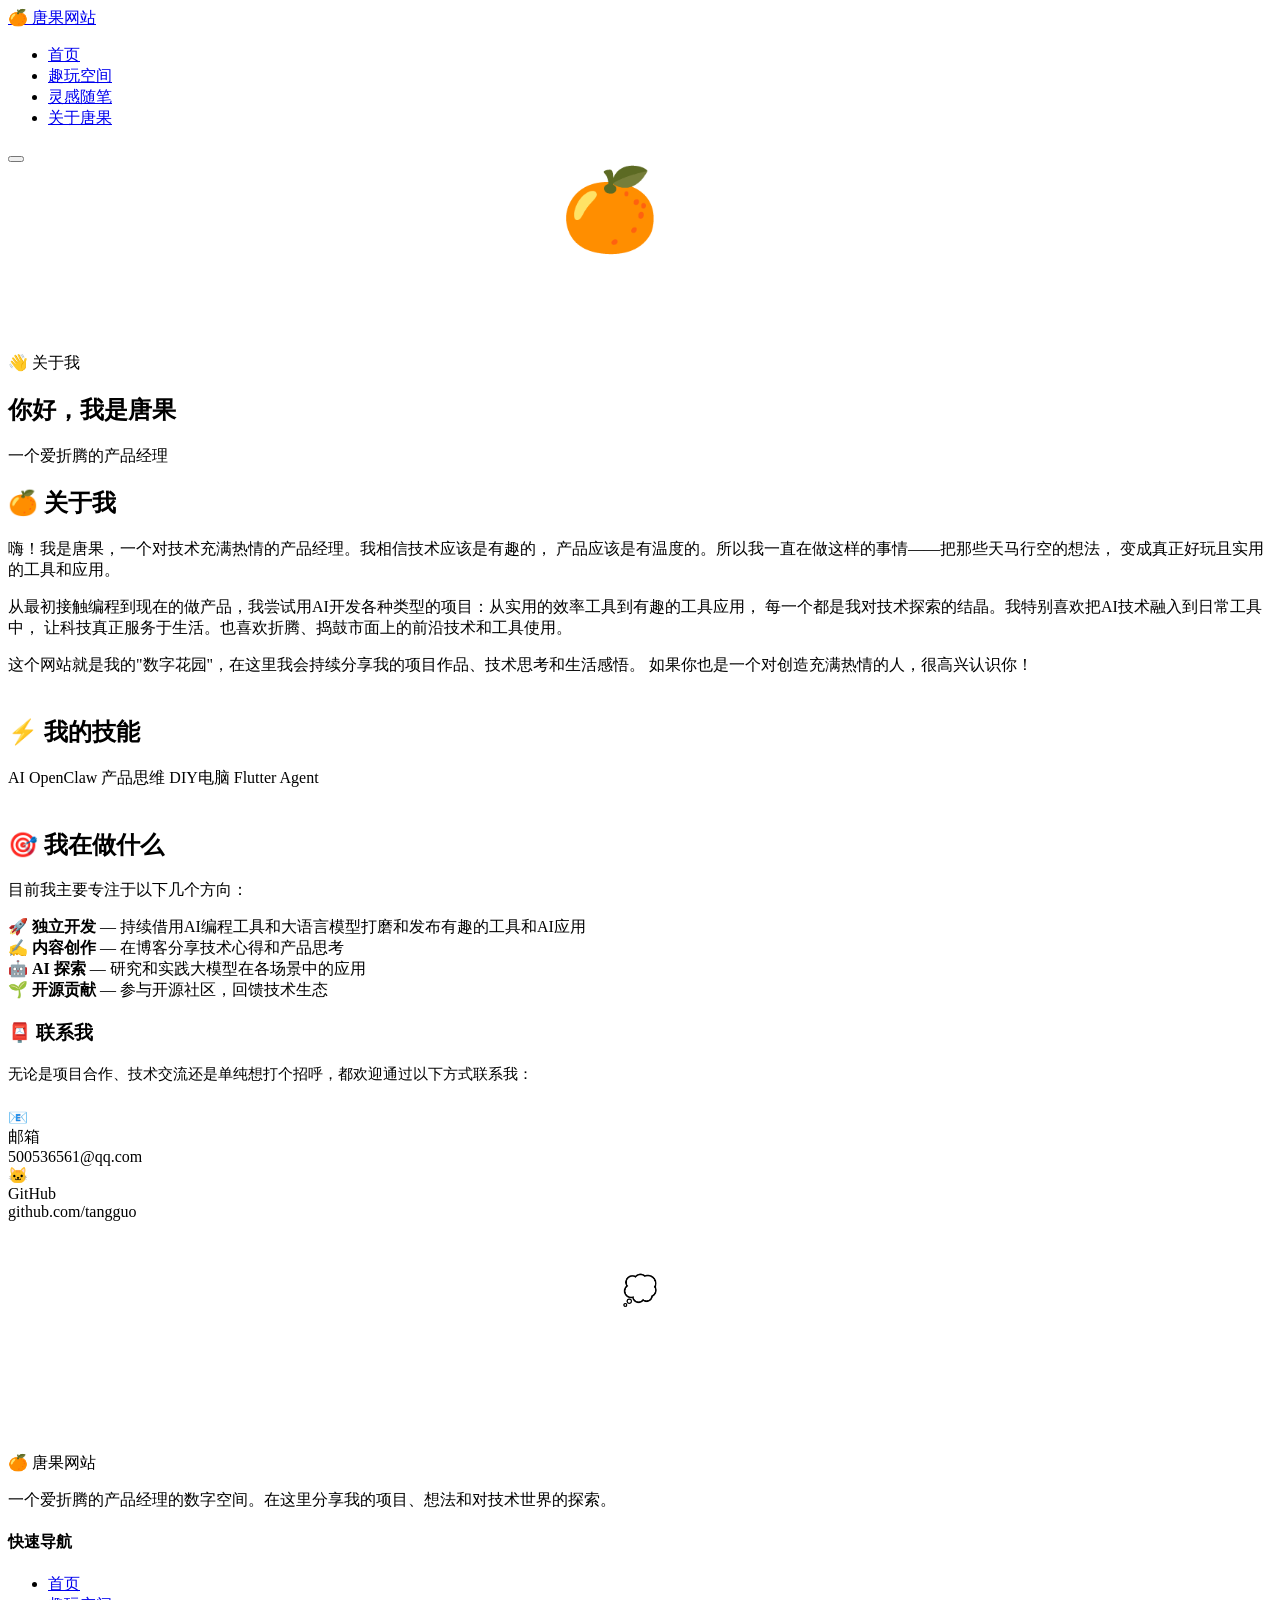
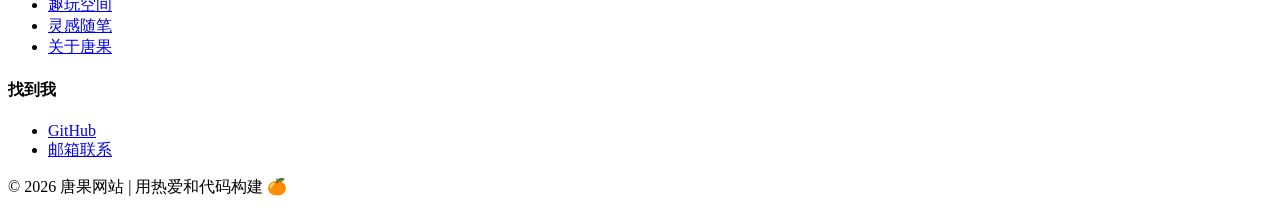
==== about.html @ ad5bcc45 "上传官网1.0版本" ====
<!DOCTYPE html>
<html lang="zh-CN">
<head>
  <meta charset="UTF-8">
  <meta name="viewport" content="width=device-width, initial-scale=1.0">
  <title>关于唐果 - 唐果网站</title>
  <meta name="description" content="了解唐果，一个热爱技术和创造的独立开发者。">
  <link rel="stylesheet" href="css/style.css">
</head>
<body>

  <!-- 导航栏 -->
  <nav class="navbar">
    <div class="nav-content">
      <a href="index.html" class="nav-logo">
        <span class="logo-emoji">🍊</span> 唐果网站
      </a>
      <ul class="nav-links">
        <li><a href="index.html">首页</a></li>
        <li><a href="projects.html">趣玩空间</a></li>
        <li><a href="blog.html">灵感随笔</a></li>
        <li><a href="about.html" class="active">关于唐果</a></li>
      </ul>
      <button class="menu-toggle" aria-label="菜单">
        <span></span>
        <span></span>
        <span></span>
      </button>
    </div>
  </nav>

  <!-- 页面标题 -->
  <section class="about-hero">
    <div class="container">
      <div class="avatar-wrapper" style="margin: 0 auto 30px; width: 160px; height: 160px; transform: rotate(0deg);">
        <div class="avatar-inner" style="font-size: 5rem;">🍊</div>
      </div>
      <div class="section-tag">👋 关于我</div>
      <h1 class="section-title">你好，我是唐果</h1>
      <p class="section-subtitle">一个爱折腾的产品经理</p>
    </div>
  </section>

  <!-- 关于内容 -->
  <section class="about-content">
    <div class="container">
      <div class="about-grid">
        <div class="about-info fade-in">
          <h2>🍊 关于我</h2>
          <p>
            嗨！我是唐果，一个对技术充满热情的产品经理。我相信技术应该是有趣的，
            产品应该是有温度的。所以我一直在做这样的事情——把那些天马行空的想法，
            变成真正好玩且实用的工具和应用。
          </p>
          <p>
            从最初接触编程到现在的做产品，我尝试用AI开发各种类型的项目：从实用的效率工具到有趣的工具应用，
            每一个都是我对技术探索的结晶。我特别喜欢把AI技术融入到日常工具中，
            让科技真正服务于生活。也喜欢折腾、捣鼓市面上的前沿技术和工具使用。
          </p>
          <p>
            这个网站就是我的"数字花园"，在这里我会持续分享我的项目作品、技术思考和生活感悟。
            如果你也是一个对创造充满热情的人，很高兴认识你！
          </p>

          <h2 style="margin-top: 40px;">⚡ 我的技能</h2>
          <div class="skill-tags">
            <span class="skill-tag">AI</span>
            <span class="skill-tag">OpenClaw</span>
            <span class="skill-tag">产品思维</span>
            <span class="skill-tag">DIY电脑</span>
            <span class="skill-tag">Flutter</span>
            <span class="skill-tag">Agent</span>
          </div>

          <h2 style="margin-top: 40px;">🎯 我在做什么</h2>
          <p>
            目前我主要专注于以下几个方向：
          </p>
          <p>
            🚀 <strong>独立开发</strong> — 持续借用AI编程工具和大语言模型打磨和发布有趣的工具和AI应用<br>
            ✍️ <strong>内容创作</strong> — 在博客分享技术心得和产品思考<br>
            🤖 <strong>AI 探索</strong> — 研究和实践大模型在各场景中的应用<br>
            🌱 <strong>开源贡献</strong> — 参与开源社区，回馈技术生态
          </p>
        </div>

        <div class="fade-in">
          <div class="contact-card">
            <h3>📮 联系我</h3>
            <p style="color: var(--text-light); font-size: 0.92rem; margin-bottom: 24px;">
              无论是项目合作、技术交流还是单纯想打个招呼，都欢迎通过以下方式联系我：
            </p>
            <div class="contact-item">
              <div class="contact-icon icon-email">📧</div>
              <div class="contact-detail">
                <div class="label">邮箱</div>
                <div class="value">500536561@qq.com</div>
              </div>
            </div>
            <div class="contact-item">
              <div class="contact-icon icon-github">🐱</div>
              <div class="contact-detail">
                <div class="label">GitHub</div>
                <div class="value">github.com/tangguo</div>
              </div>
            </div>
          </div>

          <!-- 一句话 -->
          <div style="margin-top: 24px; padding: 28px; background: linear-gradient(135deg, var(--primary), var(--primary-light)); border-radius: var(--radius); color: #fff; text-align: center;">
            <div style="font-size: 1.8rem; margin-bottom: 12px;">💭</div>
            <p style="font-size: 1rem; font-weight: 600; line-height: 1.7;">
              "保持好奇，持续创造。<br>用代码让世界变得更有趣一点。"
            </p>
            <p style="font-size: 0.85rem; opacity: 0.8; margin-top: 8px;">— 唐果</p>
          </div>
        </div>
      </div>
    </div>
  </section>

  <!-- 页脚 -->
  <footer class="footer">
    <div class="container">
      <div class="footer-content">
        <div class="footer-brand">
          <div class="footer-logo">🍊 唐果网站</div>
          <p>一个爱折腾的产品经理的数字空间。在这里分享我的项目、想法和对技术世界的探索。</p>
        </div>
        <div class="footer-nav">
          <h4>快速导航</h4>
          <ul>
            <li><a href="index.html">首页</a></li>
            <li><a href="projects.html">趣玩空间</a></li>
            <li><a href="blog.html">灵感随笔</a></li>
            <li><a href="about.html">关于唐果</a></li>
          </ul>
        </div>
        <div class="footer-nav">
          <h4>找到我</h4>
          <ul>
            <li><a href="#">GitHub</a></li>
            <li><a href="mailto:500536561@qq.com">邮箱联系</a></li>
          </ul>
        </div>
      </div>
      <div class="footer-bottom">
        <p>© 2026 唐果网站 | 用热爱和代码构建 🍊</p>
      </div>
    </div>
  </footer>

  <script src="js/main.js"></script>
</body>
</html>
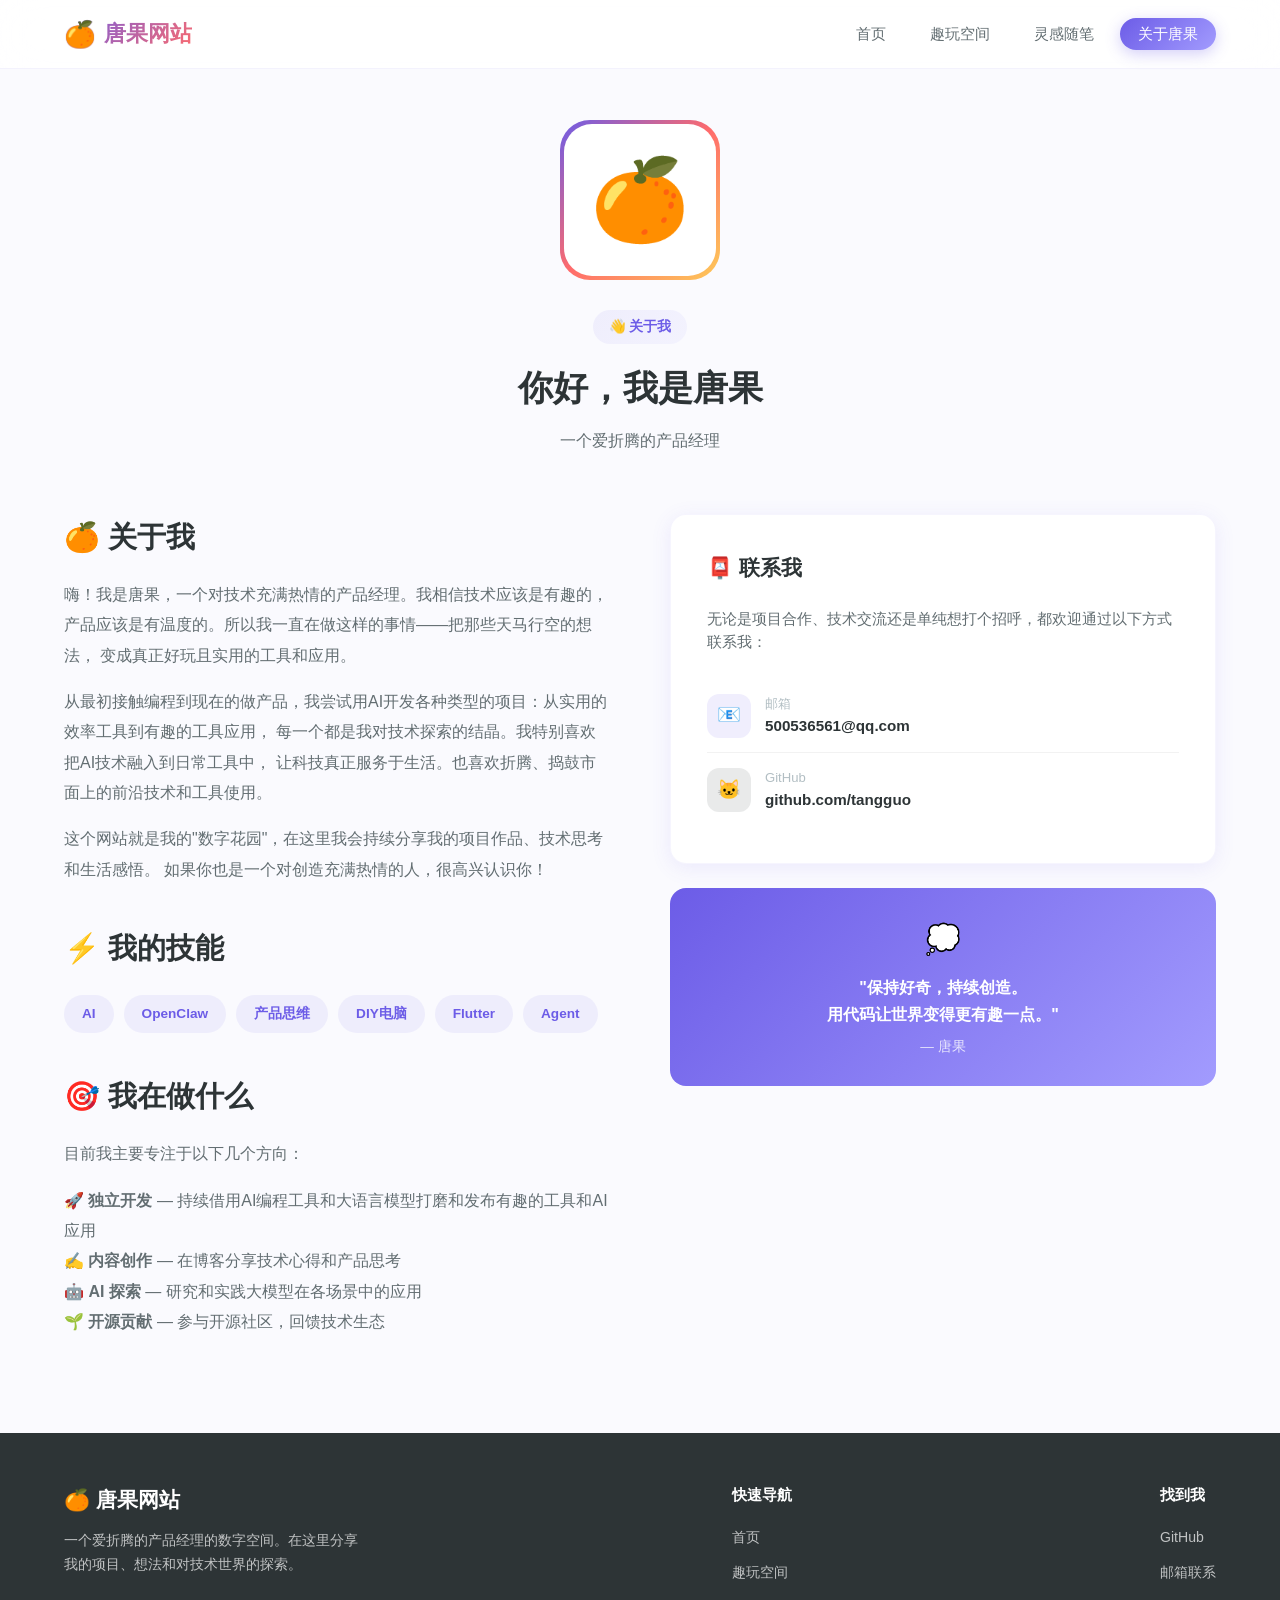
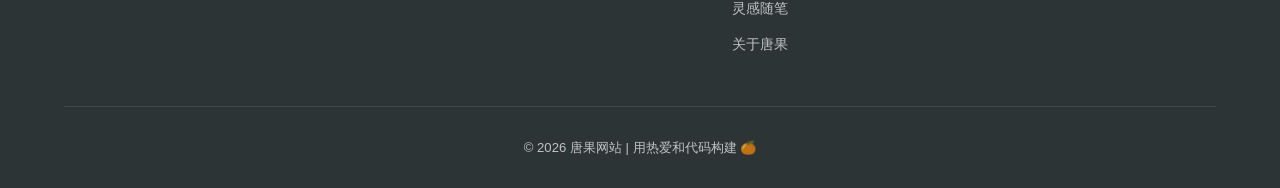
==== commit b45c3772: "Add files via upload" ====
--- a/about.html
+++ b/about.html
@@ -1,155 +1,1617 @@
-<!DOCTYPE html>
-<html lang="zh-CN">
-<head>
-  <meta charset="UTF-8">
-  <meta name="viewport" content="width=device-width, initial-scale=1.0">
-  <title>关于唐果 - 唐果网站</title>
-  <meta name="description" content="了解唐果，一个热爱技术和创造的独立开发者。">
-  <link rel="stylesheet" href="css/style.css">
-</head>
-<body>
-
-  <!-- 导航栏 -->
-  <nav class="navbar">
-    <div class="nav-content">
-      <a href="index.html" class="nav-logo">
-        <span class="logo-emoji">🍊</span> 唐果网站
-      </a>
-      <ul class="nav-links">
-        <li><a href="index.html">首页</a></li>
-        <li><a href="projects.html">趣玩空间</a></li>
-        <li><a href="blog.html">灵感随笔</a></li>
-        <li><a href="about.html" class="active">关于唐果</a></li>
-      </ul>
-      <button class="menu-toggle" aria-label="菜单">
-        <span></span>
-        <span></span>
-        <span></span>
-      </button>
-    </div>
-  </nav>
-
-  <!-- 页面标题 -->
-  <section class="about-hero">
-    <div class="container">
-      <div class="avatar-wrapper" style="margin: 0 auto 30px; width: 160px; height: 160px; transform: rotate(0deg);">
-        <div class="avatar-inner" style="font-size: 5rem;">🍊</div>
-      </div>
-      <div class="section-tag">👋 关于我</div>
-      <h1 class="section-title">你好，我是唐果</h1>
-      <p class="section-subtitle">一个爱折腾的产品经理</p>
-    </div>
-  </section>
-
-  <!-- 关于内容 -->
-  <section class="about-content">
-    <div class="container">
-      <div class="about-grid">
-        <div class="about-info fade-in">
-          <h2>🍊 关于我</h2>
-          <p>
-            嗨！我是唐果，一个对技术充满热情的产品经理。我相信技术应该是有趣的，
-            产品应该是有温度的。所以我一直在做这样的事情——把那些天马行空的想法，
-            变成真正好玩且实用的工具和应用。
-          </p>
-          <p>
-            从最初接触编程到现在的做产品，我尝试用AI开发各种类型的项目：从实用的效率工具到有趣的工具应用，
-            每一个都是我对技术探索的结晶。我特别喜欢把AI技术融入到日常工具中，
-            让科技真正服务于生活。也喜欢折腾、捣鼓市面上的前沿技术和工具使用。
-          </p>
-          <p>
-            这个网站就是我的"数字花园"，在这里我会持续分享我的项目作品、技术思考和生活感悟。
-            如果你也是一个对创造充满热情的人，很高兴认识你！
-          </p>
-
-          <h2 style="margin-top: 40px;">⚡ 我的技能</h2>
-          <div class="skill-tags">
-            <span class="skill-tag">AI</span>
-            <span class="skill-tag">OpenClaw</span>
-            <span class="skill-tag">产品思维</span>
-            <span class="skill-tag">DIY电脑</span>
-            <span class="skill-tag">Flutter</span>
-            <span class="skill-tag">Agent</span>
-          </div>
-
-          <h2 style="margin-top: 40px;">🎯 我在做什么</h2>
-          <p>
-            目前我主要专注于以下几个方向：
-          </p>
-          <p>
-            🚀 <strong>独立开发</strong> — 持续借用AI编程工具和大语言模型打磨和发布有趣的工具和AI应用<br>
-            ✍️ <strong>内容创作</strong> — 在博客分享技术心得和产品思考<br>
-            🤖 <strong>AI 探索</strong> — 研究和实践大模型在各场景中的应用<br>
-            🌱 <strong>开源贡献</strong> — 参与开源社区，回馈技术生态
-          </p>
-        </div>
-
-        <div class="fade-in">
-          <div class="contact-card">
-            <h3>📮 联系我</h3>
-            <p style="color: var(--text-light); font-size: 0.92rem; margin-bottom: 24px;">
-              无论是项目合作、技术交流还是单纯想打个招呼，都欢迎通过以下方式联系我：
-            </p>
-            <div class="contact-item">
-              <div class="contact-icon icon-email">📧</div>
-              <div class="contact-detail">
-                <div class="label">邮箱</div>
-                <div class="value">500536561@qq.com</div>
-              </div>
-            </div>
-            <div class="contact-item">
-              <div class="contact-icon icon-github">🐱</div>
-              <div class="contact-detail">
-                <div class="label">GitHub</div>
-                <div class="value">github.com/tangguo</div>
-              </div>
-            </div>
-          </div>
-
-          <!-- 一句话 -->
-          <div style="margin-top: 24px; padding: 28px; background: linear-gradient(135deg, var(--primary), var(--primary-light)); border-radius: var(--radius); color: #fff; text-align: center;">
-            <div style="font-size: 1.8rem; margin-bottom: 12px;">💭</div>
-            <p style="font-size: 1rem; font-weight: 600; line-height: 1.7;">
-              "保持好奇，持续创造。<br>用代码让世界变得更有趣一点。"
-            </p>
-            <p style="font-size: 0.85rem; opacity: 0.8; margin-top: 8px;">— 唐果</p>
-          </div>
-        </div>
-      </div>
-    </div>
-  </section>
-
-  <!-- 页脚 -->
-  <footer class="footer">
-    <div class="container">
-      <div class="footer-content">
-        <div class="footer-brand">
-          <div class="footer-logo">🍊 唐果网站</div>
-          <p>一个爱折腾的产品经理的数字空间。在这里分享我的项目、想法和对技术世界的探索。</p>
-        </div>
-        <div class="footer-nav">
-          <h4>快速导航</h4>
-          <ul>
-            <li><a href="index.html">首页</a></li>
-            <li><a href="projects.html">趣玩空间</a></li>
-            <li><a href="blog.html">灵感随笔</a></li>
-            <li><a href="about.html">关于唐果</a></li>
-          </ul>
-        </div>
-        <div class="footer-nav">
-          <h4>找到我</h4>
-          <ul>
-            <li><a href="#">GitHub</a></li>
-            <li><a href="mailto:500536561@qq.com">邮箱联系</a></li>
-          </ul>
-        </div>
-      </div>
-      <div class="footer-bottom">
-        <p>© 2026 唐果网站 | 用热爱和代码构建 🍊</p>
-      </div>
-    </div>
-  </footer>
-
-  <script src="js/main.js"></script>
-</body>
-</html>
+<!DOCTYPE html>
+<html lang="zh-CN">
+<head>
+  <meta charset="UTF-8">
+  <meta name="viewport" content="width=device-width, initial-scale=1.0">
+  <title>关于唐果 - 唐果网站</title>
+  <meta name="description" content="了解唐果，一个热爱技术和创造的独立开发者。">
+  <style>
+/* ========== 基础重置 & 变量 ========== */
+:root {
+  --primary: #6C5CE7;
+  --primary-light: #A29BFE;
+  --secondary: #FF6B6B;
+  --accent: #FECA57;
+  --accent-green: #00D2D3;
+  --bg: #FAFAFE;
+  --bg-card: #FFFFFF;
+  --text: #2D3436;
+  --text-light: #636E72;
+  --text-lighter: #B2BEC3;
+  --shadow: 0 4px 20px rgba(108, 92, 231, 0.1);
+  --shadow-hover: 0 8px 30px rgba(108, 92, 231, 0.2);
+  --radius: 16px;
+  --radius-sm: 10px;
+  --transition: all 0.3s cubic-bezier(0.4, 0, 0.2, 1);
+}
+
+* {
+  margin: 0;
+  padding: 0;
+  box-sizing: border-box;
+}
+
+html {
+  scroll-behavior: smooth;
+}
+
+body {
+  font-family: -apple-system, BlinkMacSystemFont, "Segoe UI", "PingFang SC", "Hiragino Sans GB", "Microsoft YaHei", sans-serif;
+  background: var(--bg);
+  color: var(--text);
+  line-height: 1.6;
+  overflow-x: hidden;
+}
+
+a {
+  text-decoration: none;
+  color: inherit;
+}
+
+img {
+  max-width: 100%;
+  display: block;
+}
+
+.container {
+  max-width: 1200px;
+  margin: 0 auto;
+  padding: 0 24px;
+}
+
+/* ========== 导航栏 ========== */
+.navbar {
+  position: fixed;
+  top: 0;
+  left: 0;
+  right: 0;
+  z-index: 1000;
+  background: rgba(255, 255, 255, 0.85);
+  backdrop-filter: blur(20px);
+  -webkit-backdrop-filter: blur(20px);
+  border-bottom: 1px solid rgba(108, 92, 231, 0.08);
+  transition: var(--transition);
+}
+
+.navbar.scrolled {
+  box-shadow: 0 2px 20px rgba(0, 0, 0, 0.06);
+}
+
+.nav-content {
+  max-width: 1200px;
+  margin: 0 auto;
+  padding: 0 24px;
+  display: flex;
+  align-items: center;
+  justify-content: space-between;
+  height: 68px;
+}
+
+.nav-logo {
+  font-size: 1.4rem;
+  font-weight: 800;
+  background: linear-gradient(135deg, var(--primary), var(--secondary));
+  -webkit-background-clip: text;
+  -webkit-text-fill-color: transparent;
+  background-clip: text;
+  display: flex;
+  align-items: center;
+  gap: 8px;
+}
+
+.nav-logo .logo-emoji {
+  font-size: 1.6rem;
+  -webkit-text-fill-color: initial;
+}
+
+.nav-links {
+  display: flex;
+  align-items: center;
+  gap: 8px;
+  list-style: none;
+}
+
+.nav-links a {
+  padding: 8px 18px;
+  border-radius: 50px;
+  font-size: 0.92rem;
+  font-weight: 500;
+  color: var(--text-light);
+  transition: var(--transition);
+  position: relative;
+}
+
+.nav-links a:hover {
+  color: var(--primary);
+  background: rgba(108, 92, 231, 0.08);
+}
+
+.nav-links a.active {
+  color: #fff;
+  background: linear-gradient(135deg, var(--primary), var(--primary-light));
+  box-shadow: 0 4px 15px rgba(108, 92, 231, 0.3);
+}
+
+/* 移动端菜单按钮 */
+.menu-toggle {
+  display: none;
+  flex-direction: column;
+  gap: 5px;
+  cursor: pointer;
+  padding: 8px;
+  border: none;
+  background: none;
+}
+
+.menu-toggle span {
+  width: 24px;
+  height: 2.5px;
+  background: var(--text);
+  border-radius: 2px;
+  transition: var(--transition);
+}
+
+/* ========== Hero 区域 ========== */
+.hero {
+  padding: 120px 0 80px;
+  position: relative;
+  overflow: hidden;
+}
+
+.hero::before {
+  content: '';
+  position: absolute;
+  top: -50%;
+  right: -20%;
+  width: 600px;
+  height: 600px;
+  background: radial-gradient(circle, rgba(108, 92, 231, 0.08) 0%, transparent 70%);
+  border-radius: 50%;
+  pointer-events: none;
+}
+
+.hero::after {
+  content: '';
+  position: absolute;
+  bottom: -30%;
+  left: -10%;
+  width: 400px;
+  height: 400px;
+  background: radial-gradient(circle, rgba(255, 107, 107, 0.06) 0%, transparent 70%);
+  border-radius: 50%;
+  pointer-events: none;
+}
+
+.hero-content {
+  display: flex;
+  align-items: center;
+  gap: 60px;
+  position: relative;
+  z-index: 1;
+}
+
+.hero-text {
+  flex: 1;
+}
+
+.hero-greeting {
+  display: inline-flex;
+  align-items: center;
+  gap: 8px;
+  padding: 8px 20px;
+  background: linear-gradient(135deg, rgba(108, 92, 231, 0.1), rgba(162, 155, 254, 0.1));
+  border-radius: 50px;
+  font-size: 0.9rem;
+  color: var(--primary);
+  font-weight: 600;
+  margin-bottom: 24px;
+  animation: fadeInUp 0.6s ease;
+}
+
+.hero-title {
+  font-size: 3rem;
+  font-weight: 800;
+  line-height: 1.2;
+  margin-bottom: 20px;
+  animation: fadeInUp 0.6s ease 0.1s both;
+}
+
+.hero-title .highlight {
+  background: linear-gradient(135deg, var(--primary), var(--secondary));
+  -webkit-background-clip: text;
+  -webkit-text-fill-color: transparent;
+  background-clip: text;
+}
+
+.hero-desc {
+  font-size: 1.1rem;
+  color: var(--text-light);
+  line-height: 1.8;
+  margin-bottom: 32px;
+  max-width: 520px;
+  animation: fadeInUp 0.6s ease 0.2s both;
+}
+
+.hero-buttons {
+  display: flex;
+  gap: 16px;
+  animation: fadeInUp 0.6s ease 0.3s both;
+}
+
+.btn {
+  display: inline-flex;
+  align-items: center;
+  gap: 8px;
+  padding: 14px 32px;
+  border-radius: 50px;
+  font-size: 0.95rem;
+  font-weight: 600;
+  border: none;
+  cursor: pointer;
+  transition: var(--transition);
+}
+
+.btn-primary {
+  background: linear-gradient(135deg, var(--primary), var(--primary-light));
+  color: #fff;
+  box-shadow: 0 4px 20px rgba(108, 92, 231, 0.3);
+}
+
+.btn-primary:hover {
+  transform: translateY(-2px);
+  box-shadow: 0 6px 25px rgba(108, 92, 231, 0.4);
+}
+
+.btn-outline {
+  background: transparent;
+  color: var(--primary);
+  border: 2px solid rgba(108, 92, 231, 0.3);
+}
+
+.btn-outline:hover {
+  background: rgba(108, 92, 231, 0.06);
+  border-color: var(--primary);
+  transform: translateY(-2px);
+}
+
+.hero-avatar {
+  flex-shrink: 0;
+  animation: fadeInUp 0.6s ease 0.2s both;
+}
+
+.avatar-wrapper {
+  width: 300px;
+  height: 300px;
+  border-radius: 30px;
+  background: linear-gradient(135deg, var(--primary), var(--secondary), var(--accent));
+  padding: 4px;
+  transform: rotate(3deg);
+  transition: var(--transition);
+  position: relative;
+}
+
+.avatar-wrapper:hover {
+  transform: rotate(0deg) scale(1.02);
+}
+
+.avatar-wrapper .avatar-inner {
+  width: 100%;
+  height: 100%;
+  border-radius: 28px;
+  background: var(--bg-card);
+  display: flex;
+  align-items: center;
+  justify-content: center;
+  font-size: 8rem;
+  overflow: hidden;
+}
+
+.avatar-wrapper .avatar-inner img {
+  width: 100%;
+  height: 100%;
+  object-fit: cover;
+}
+
+/* 浮动装饰 */
+.floating-shapes {
+  position: absolute;
+  top: 0;
+  left: 0;
+  right: 0;
+  bottom: 0;
+  pointer-events: none;
+  overflow: hidden;
+}
+
+.shape {
+  position: absolute;
+  border-radius: 50%;
+  animation: float 6s ease-in-out infinite;
+}
+
+.shape-1 {
+  width: 60px;
+  height: 60px;
+  background: rgba(254, 202, 87, 0.2);
+  top: 20%;
+  right: 10%;
+  animation-delay: 0s;
+}
+
+.shape-2 {
+  width: 40px;
+  height: 40px;
+  background: rgba(0, 210, 211, 0.15);
+  top: 60%;
+  right: 25%;
+  animation-delay: 2s;
+}
+
+.shape-3 {
+  width: 50px;
+  height: 50px;
+  background: rgba(255, 107, 107, 0.12);
+  top: 30%;
+  left: 5%;
+  animation-delay: 4s;
+}
+
+/* ========== 板块标题 ========== */
+.section-header {
+  text-align: center;
+  margin-bottom: 50px;
+}
+
+.section-tag {
+  display: inline-flex;
+  align-items: center;
+  gap: 6px;
+  padding: 6px 16px;
+  background: linear-gradient(135deg, rgba(108, 92, 231, 0.08), rgba(162, 155, 254, 0.08));
+  border-radius: 50px;
+  font-size: 0.85rem;
+  color: var(--primary);
+  font-weight: 600;
+  margin-bottom: 16px;
+}
+
+.section-title {
+  font-size: 2.2rem;
+  font-weight: 800;
+  margin-bottom: 12px;
+}
+
+.section-subtitle {
+  font-size: 1rem;
+  color: var(--text-light);
+  max-width: 500px;
+  margin: 0 auto;
+}
+
+/* ========== 项目卡片 ========== */
+.projects-section {
+  padding: 80px 0;
+}
+
+.projects-grid {
+  display: grid;
+  grid-template-columns: repeat(auto-fill, minmax(350px, 1fr));
+  gap: 28px;
+}
+
+.project-card {
+  background: var(--bg-card);
+  border-radius: var(--radius);
+  overflow: hidden;
+  box-shadow: var(--shadow);
+  transition: var(--transition);
+  border: 1px solid rgba(108, 92, 231, 0.06);
+}
+
+.project-card:hover {
+  transform: translateY(-6px);
+  box-shadow: var(--shadow-hover);
+}
+
+.project-cover {
+  height: 200px;
+  background: linear-gradient(135deg, var(--primary), var(--primary-light));
+  position: relative;
+  overflow: hidden;
+  display: flex;
+  align-items: center;
+  justify-content: center;
+}
+
+.project-cover .cover-emoji {
+  font-size: 4rem;
+  position: relative;
+  z-index: 1;
+}
+
+.project-cover::after {
+  content: '';
+  position: absolute;
+  top: -50%;
+  right: -50%;
+  width: 200%;
+  height: 200%;
+  background: radial-gradient(circle, rgba(255, 255, 255, 0.1) 0%, transparent 60%);
+}
+
+.project-cover.cover-orange {
+  background: linear-gradient(135deg, #F97316, #FBBF24);
+}
+
+.project-cover.cover-green {
+  background: linear-gradient(135deg, #10B981, #34D399);
+}
+
+.project-cover.cover-pink {
+  background: linear-gradient(135deg, #EC4899, #F472B6);
+}
+
+.project-cover.cover-blue {
+  background: linear-gradient(135deg, #3B82F6, #60A5FA);
+}
+
+.project-cover.cover-teal {
+  background: linear-gradient(135deg, #14B8A6, #5EEAD4);
+}
+
+.project-body {
+  padding: 24px;
+}
+
+.project-tags {
+  display: flex;
+  flex-wrap: wrap;
+  gap: 8px;
+  margin-bottom: 14px;
+}
+
+.project-tag {
+  padding: 4px 12px;
+  border-radius: 50px;
+  font-size: 0.78rem;
+  font-weight: 600;
+  background: rgba(108, 92, 231, 0.08);
+  color: var(--primary);
+}
+
+.project-tag.tag-ai {
+  background: rgba(255, 107, 107, 0.1);
+  color: var(--secondary);
+}
+
+.project-tag.tag-tool {
+  background: rgba(0, 210, 211, 0.1);
+  color: var(--accent-green);
+}
+
+.project-card h3 {
+  font-size: 1.2rem;
+  font-weight: 700;
+  margin-bottom: 10px;
+}
+
+.project-card p {
+  font-size: 0.92rem;
+  color: var(--text-light);
+  line-height: 1.7;
+  margin-bottom: 18px;
+}
+
+.project-features {
+  display: flex;
+  flex-wrap: wrap;
+  gap: 8px;
+  margin-bottom: 18px;
+}
+
+.feature-item {
+  display: flex;
+  align-items: center;
+  gap: 4px;
+  font-size: 0.82rem;
+  color: var(--text-light);
+  padding: 4px 10px;
+  background: var(--bg);
+  border-radius: 6px;
+}
+
+.project-footer {
+  display: flex;
+  align-items: center;
+  justify-content: space-between;
+  padding-top: 16px;
+  border-top: 1px solid rgba(0, 0, 0, 0.05);
+}
+
+.project-link {
+  display: inline-flex;
+  align-items: center;
+  gap: 6px;
+  font-size: 0.88rem;
+  font-weight: 600;
+  color: var(--primary);
+  transition: var(--transition);
+}
+
+.project-link:hover {
+  gap: 10px;
+}
+
+.project-date {
+  font-size: 0.82rem;
+  color: var(--text-lighter);
+}
+
+/* ========== 更多按钮 ========== */
+.section-more {
+  text-align: center;
+  margin-top: 40px;
+}
+
+/* ========== 文章板块 ========== */
+.blog-section {
+  padding: 80px 0;
+  background: linear-gradient(180deg, rgba(108, 92, 231, 0.02) 0%, var(--bg) 100%);
+}
+
+.blog-grid {
+  display: grid;
+  grid-template-columns: repeat(auto-fill, minmax(350px, 1fr));
+  gap: 28px;
+}
+
+.blog-card {
+  background: var(--bg-card);
+  border-radius: var(--radius);
+  padding: 28px;
+  box-shadow: var(--shadow);
+  transition: var(--transition);
+  border: 1px solid rgba(108, 92, 231, 0.06);
+  display: flex;
+  flex-direction: column;
+}
+
+.blog-card:hover {
+  transform: translateY(-4px);
+  box-shadow: var(--shadow-hover);
+}
+
+.blog-meta {
+  display: flex;
+  align-items: center;
+  gap: 12px;
+  margin-bottom: 16px;
+}
+
+.blog-category {
+  padding: 4px 12px;
+  border-radius: 50px;
+  font-size: 0.78rem;
+  font-weight: 600;
+  background: rgba(254, 202, 87, 0.15);
+  color: #D97706;
+}
+
+.blog-date {
+  font-size: 0.82rem;
+  color: var(--text-lighter);
+}
+
+.blog-card h3 {
+  font-size: 1.15rem;
+  font-weight: 700;
+  margin-bottom: 10px;
+  line-height: 1.5;
+}
+
+.blog-card p {
+  font-size: 0.9rem;
+  color: var(--text-light);
+  line-height: 1.8;
+  flex: 1;
+  margin-bottom: 16px;
+}
+
+.blog-read-more {
+  display: inline-flex;
+  align-items: center;
+  gap: 6px;
+  font-size: 0.88rem;
+  font-weight: 600;
+  color: var(--primary);
+  transition: var(--transition);
+}
+
+.blog-read-more:hover {
+  gap: 10px;
+}
+
+/* ========== 统计数字 ========== */
+.stats-bar {
+  padding: 60px 0;
+}
+
+.stats-grid {
+  display: grid;
+  grid-template-columns: repeat(4, 1fr);
+  gap: 24px;
+}
+
+.stat-item {
+  text-align: center;
+  padding: 28px 20px;
+  background: var(--bg-card);
+  border-radius: var(--radius);
+  box-shadow: var(--shadow);
+  transition: var(--transition);
+  border: 1px solid rgba(108, 92, 231, 0.06);
+}
+
+.stat-item:hover {
+  transform: translateY(-4px);
+  box-shadow: var(--shadow-hover);
+}
+
+.stat-emoji {
+  font-size: 2rem;
+  margin-bottom: 10px;
+}
+
+.stat-number {
+  font-size: 2rem;
+  font-weight: 800;
+  background: linear-gradient(135deg, var(--primary), var(--secondary));
+  -webkit-background-clip: text;
+  -webkit-text-fill-color: transparent;
+  background-clip: text;
+}
+
+.stat-label {
+  font-size: 0.88rem;
+  color: var(--text-light);
+  margin-top: 4px;
+}
+
+/* ========== 页脚 ========== */
+.footer {
+  padding: 50px 0 30px;
+  background: var(--text);
+  color: rgba(255, 255, 255, 0.7);
+}
+
+.footer-content {
+  display: flex;
+  justify-content: space-between;
+  align-items: flex-start;
+  gap: 40px;
+  margin-bottom: 40px;
+}
+
+.footer-brand .footer-logo {
+  font-size: 1.3rem;
+  font-weight: 800;
+  color: #fff;
+  margin-bottom: 12px;
+  display: flex;
+  align-items: center;
+  gap: 8px;
+}
+
+.footer-brand p {
+  font-size: 0.88rem;
+  line-height: 1.7;
+  max-width: 300px;
+}
+
+.footer-nav h4 {
+  color: #fff;
+  font-size: 0.95rem;
+  margin-bottom: 16px;
+}
+
+.footer-nav ul {
+  list-style: none;
+}
+
+.footer-nav ul li {
+  margin-bottom: 10px;
+}
+
+.footer-nav ul a {
+  font-size: 0.88rem;
+  transition: var(--transition);
+}
+
+.footer-nav ul a:hover {
+  color: var(--primary-light);
+}
+
+.footer-bottom {
+  text-align: center;
+  padding-top: 30px;
+  border-top: 1px solid rgba(255, 255, 255, 0.1);
+  font-size: 0.82rem;
+}
+
+/* ========== 关于页面 ========== */
+.about-hero {
+  padding: 120px 0 60px;
+  text-align: center;
+}
+
+.about-content {
+  padding: 0 0 80px;
+}
+
+.about-grid {
+  display: grid;
+  grid-template-columns: 1fr 1fr;
+  gap: 60px;
+  align-items: start;
+}
+
+.about-info h2 {
+  font-size: 1.8rem;
+  font-weight: 800;
+  margin-bottom: 20px;
+}
+
+.about-info p {
+  font-size: 1rem;
+  color: var(--text-light);
+  line-height: 1.9;
+  margin-bottom: 16px;
+}
+
+.contact-card {
+  background: var(--bg-card);
+  border-radius: var(--radius);
+  padding: 36px;
+  box-shadow: var(--shadow);
+  border: 1px solid rgba(108, 92, 231, 0.06);
+}
+
+.contact-card h3 {
+  font-size: 1.3rem;
+  font-weight: 700;
+  margin-bottom: 24px;
+}
+
+.contact-item {
+  display: flex;
+  align-items: center;
+  gap: 14px;
+  padding: 14px 0;
+  border-bottom: 1px solid rgba(0, 0, 0, 0.05);
+}
+
+.contact-item:last-child {
+  border-bottom: none;
+}
+
+.contact-icon {
+  width: 44px;
+  height: 44px;
+  border-radius: 12px;
+  display: flex;
+  align-items: center;
+  justify-content: center;
+  font-size: 1.2rem;
+  flex-shrink: 0;
+}
+
+.contact-icon.icon-email {
+  background: rgba(108, 92, 231, 0.1);
+}
+
+.contact-icon.icon-wechat {
+  background: rgba(16, 185, 129, 0.1);
+}
+
+.contact-icon.icon-github {
+  background: rgba(45, 52, 54, 0.1);
+}
+
+.contact-detail .label {
+  font-size: 0.82rem;
+  color: var(--text-lighter);
+}
+
+.contact-detail .value {
+  font-size: 0.95rem;
+  font-weight: 600;
+  color: var(--text);
+}
+
+/* ========== 技能标签 ========== */
+.skill-tags {
+  display: flex;
+  flex-wrap: wrap;
+  gap: 10px;
+  margin-top: 24px;
+}
+
+.skill-tag {
+  padding: 8px 18px;
+  border-radius: 50px;
+  font-size: 0.85rem;
+  font-weight: 600;
+  background: rgba(108, 92, 231, 0.08);
+  color: var(--primary);
+  transition: var(--transition);
+}
+
+.skill-tag:hover {
+  background: rgba(108, 92, 231, 0.15);
+  transform: translateY(-2px);
+}
+
+/* ========== 文章列表页 ========== */
+.page-header {
+  padding: 120px 0 50px;
+  text-align: center;
+  position: relative;
+}
+
+.blog-list {
+  padding: 0 0 80px;
+}
+
+.blog-list-item {
+  background: var(--bg-card);
+  border-radius: var(--radius);
+  padding: 28px 32px;
+  margin-bottom: 20px;
+  box-shadow: var(--shadow);
+  border: 1px solid rgba(108, 92, 231, 0.06);
+  display: flex;
+  align-items: center;
+  gap: 24px;
+  transition: var(--transition);
+  cursor: pointer;
+}
+
+.blog-list-item:hover {
+  transform: translateX(8px);
+  box-shadow: var(--shadow-hover);
+  border-left: 3px solid var(--primary);
+}
+
+.blog-list-emoji {
+  font-size: 2.2rem;
+  flex-shrink: 0;
+}
+
+.blog-list-content {
+  flex: 1;
+}
+
+.blog-list-content h3 {
+  font-size: 1.1rem;
+  font-weight: 700;
+  margin-bottom: 6px;
+}
+
+.blog-list-content p {
+  font-size: 0.88rem;
+  color: var(--text-light);
+  line-height: 1.6;
+}
+
+.blog-list-meta {
+  display: flex;
+  align-items: center;
+  gap: 12px;
+  margin-top: 8px;
+}
+
+.blog-list-meta span {
+  font-size: 0.8rem;
+  color: var(--text-lighter);
+}
+
+/* ========== 项目详情样式 ========== */
+.project-screenshots {
+  display: grid;
+  grid-template-columns: repeat(auto-fill, minmax(250px, 1fr));
+  gap: 16px;
+  margin: 20px 0;
+}
+
+.screenshot-placeholder {
+  height: 180px;
+  border-radius: var(--radius-sm);
+  display: flex;
+  align-items: center;
+  justify-content: center;
+  font-size: 0.9rem;
+  color: var(--text-lighter);
+  border: 2px dashed rgba(108, 92, 231, 0.15);
+  background: rgba(108, 92, 231, 0.02);
+}
+
+/* ========== 动画 ========== */
+@keyframes fadeInUp {
+  from {
+    opacity: 0;
+    transform: translateY(24px);
+  }
+  to {
+    opacity: 1;
+    transform: translateY(0);
+  }
+}
+
+@keyframes float {
+  0%, 100% {
+    transform: translateY(0px) rotate(0deg);
+  }
+  50% {
+    transform: translateY(-20px) rotate(5deg);
+  }
+}
+
+.fade-in {
+  opacity: 0;
+  transform: translateY(24px);
+  transition: opacity 0.6s ease, transform 0.6s ease;
+}
+
+.fade-in.visible {
+  opacity: 1;
+  transform: translateY(0);
+}
+
+/* ========== 响应式 ========== */
+@media (max-width: 768px) {
+  .nav-links {
+    position: fixed;
+    top: 68px;
+    left: 0;
+    right: 0;
+    background: rgba(255, 255, 255, 0.98);
+    backdrop-filter: blur(20px);
+    flex-direction: column;
+    padding: 20px;
+    gap: 4px;
+    transform: translateY(-120%);
+    transition: var(--transition);
+    box-shadow: 0 10px 30px rgba(0, 0, 0, 0.1);
+  }
+
+  .nav-links.open {
+    transform: translateY(0);
+  }
+
+  .nav-links a {
+    width: 100%;
+    text-align: center;
+    padding: 12px;
+  }
+
+  .menu-toggle {
+    display: flex;
+  }
+
+  .hero-content {
+    flex-direction: column-reverse;
+    text-align: center;
+    gap: 40px;
+  }
+
+  .hero-title {
+    font-size: 2rem;
+  }
+
+  .hero-desc {
+    margin: 0 auto 32px;
+  }
+
+  .hero-buttons {
+    justify-content: center;
+  }
+
+  .avatar-wrapper {
+    width: 200px;
+    height: 200px;
+  }
+
+  .avatar-wrapper .avatar-inner {
+    font-size: 5rem;
+  }
+
+  .projects-grid,
+  .blog-grid {
+    grid-template-columns: 1fr;
+  }
+
+  .stats-grid {
+    grid-template-columns: repeat(2, 1fr);
+  }
+
+  .about-grid {
+    grid-template-columns: 1fr;
+  }
+
+  .footer-content {
+    flex-direction: column;
+  }
+
+  .blog-list-item {
+    flex-direction: column;
+    text-align: center;
+  }
+
+  .section-title {
+    font-size: 1.7rem;
+  }
+}
+
+@media (max-width: 480px) {
+  .hero {
+    padding: 100px 0 60px;
+  }
+
+  .hero-title {
+    font-size: 1.7rem;
+  }
+
+  .hero-buttons {
+    flex-direction: column;
+    align-items: center;
+  }
+
+  .btn {
+    width: 100%;
+    justify-content: center;
+  }
+
+  .stats-grid {
+    grid-template-columns: 1fr 1fr;
+    gap: 16px;
+  }
+}
+
+/* ========== 项目详情页 ========== */
+.project-detail-hero {
+  padding: 120px 0 40px;
+}
+
+.back-link {
+  display: inline-flex;
+  align-items: center;
+  gap: 6px;
+  font-size: 0.9rem;
+  font-weight: 600;
+  color: var(--primary);
+  margin-bottom: 30px;
+  transition: var(--transition);
+}
+
+.back-link:hover {
+  gap: 10px;
+}
+
+.project-detail-header {
+  display: flex;
+  align-items: center;
+  gap: 28px;
+}
+
+.project-detail-icon {
+  width: 100px;
+  height: 100px;
+  border-radius: 24px;
+  background: linear-gradient(135deg, #F97316, #FBBF24);
+  display: flex;
+  align-items: center;
+  justify-content: center;
+  font-size: 3.5rem;
+  flex-shrink: 0;
+}
+
+.project-detail-header h1 {
+  font-size: 2.2rem;
+  font-weight: 800;
+}
+
+.project-detail-slogan {
+  font-size: 1.05rem;
+  color: var(--text-light);
+  margin-top: 6px;
+}
+
+.project-detail-content {
+  padding: 20px 0 80px;
+}
+
+.detail-section {
+  margin-bottom: 50px;
+}
+
+.detail-section h2 {
+  font-size: 1.5rem;
+  font-weight: 800;
+  margin-bottom: 20px;
+  padding-bottom: 12px;
+  border-bottom: 2px solid rgba(108, 92, 231, 0.1);
+}
+
+.detail-section p {
+  font-size: 1rem;
+  color: var(--text-light);
+  line-height: 1.9;
+  margin-bottom: 12px;
+}
+
+.feature-cards {
+  display: grid;
+  grid-template-columns: repeat(auto-fill, minmax(280px, 1fr));
+  gap: 24px;
+}
+
+.feature-card-detail {
+  background: var(--bg-card);
+  border-radius: var(--radius);
+  padding: 28px;
+  box-shadow: var(--shadow);
+  border: 1px solid rgba(108, 92, 231, 0.06);
+  transition: var(--transition);
+}
+
+.feature-card-detail:hover {
+  transform: translateY(-4px);
+  box-shadow: var(--shadow-hover);
+}
+
+.feature-card-icon {
+  font-size: 2.5rem;
+  margin-bottom: 14px;
+}
+
+.feature-card-detail h3 {
+  font-size: 1.1rem;
+  font-weight: 700;
+  margin-bottom: 10px;
+}
+
+.feature-card-detail p {
+  font-size: 0.9rem;
+  color: var(--text-light);
+  line-height: 1.7;
+}
+
+.detail-screenshots {
+  display: grid;
+  grid-template-columns: repeat(3, 1fr);
+  gap: 24px;
+}
+
+.detail-screenshot-item {
+  text-align: center;
+}
+
+.detail-screenshot-item img {
+  border-radius: var(--radius);
+  box-shadow: var(--shadow);
+  margin-bottom: 10px;
+}
+
+.detail-screenshot-item p {
+  font-size: 0.85rem;
+  color: var(--text-lighter);
+}
+
+.project-info-table {
+  background: var(--bg-card);
+  border-radius: var(--radius);
+  padding: 28px;
+  box-shadow: var(--shadow);
+  border: 1px solid rgba(108, 92, 231, 0.06);
+}
+
+.info-row {
+  display: flex;
+  align-items: center;
+  padding: 14px 0;
+  border-bottom: 1px solid rgba(0, 0, 0, 0.05);
+}
+
+.info-row:last-child {
+  border-bottom: none;
+}
+
+.info-label {
+  width: 120px;
+  font-size: 0.88rem;
+  font-weight: 600;
+  color: var(--text-lighter);
+  flex-shrink: 0;
+}
+
+.info-value {
+  font-size: 0.95rem;
+  font-weight: 600;
+  color: var(--text);
+}
+
+/* ========== 文章详情页 ========== */
+.article-hero {
+  padding: 120px 0 40px;
+}
+
+.article-header {
+  max-width: 800px;
+}
+
+.article-title {
+  font-size: 2rem;
+  font-weight: 800;
+  line-height: 1.4;
+  margin: 20px 0 14px;
+}
+
+.article-subtitle {
+  font-size: 1.05rem;
+  color: var(--text-light);
+  line-height: 1.7;
+}
+
+.article-content {
+  padding: 20px 0 80px;
+}
+
+.article-body {
+  max-width: 800px;
+  font-size: 1rem;
+  line-height: 2;
+  color: var(--text);
+}
+
+.article-body h2 {
+  font-size: 1.5rem;
+  font-weight: 800;
+  margin: 48px 0 20px;
+  padding-bottom: 10px;
+  border-bottom: 2px solid rgba(108, 92, 231, 0.1);
+  color: var(--text);
+}
+
+.article-body h3 {
+  font-size: 1.15rem;
+  font-weight: 700;
+  margin: 28px 0 12px;
+  color: var(--primary);
+}
+
+.article-body p {
+  margin-bottom: 16px;
+  color: var(--text-light);
+}
+
+.article-advice {
+  margin: 24px 0;
+}
+
+.advice-item {
+  background: var(--bg-card);
+  border-radius: var(--radius);
+  padding: 24px 28px;
+  margin-bottom: 16px;
+  box-shadow: var(--shadow);
+  border-left: 4px solid var(--primary);
+}
+
+.advice-item h4 {
+  font-size: 1.05rem;
+  font-weight: 700;
+  color: var(--text);
+  margin-bottom: 8px;
+}
+
+.advice-item p {
+  font-size: 0.95rem;
+  color: var(--text-light);
+  line-height: 1.8;
+  margin-bottom: 0;
+}
+
+.article-ending {
+  font-size: 1.1rem;
+  text-align: center;
+  color: var(--text);
+  padding: 20px 0;
+}
+
+/* ========== 详情页响应式 ========== */
+@media (max-width: 768px) {
+  .project-detail-header {
+    flex-direction: column;
+    text-align: center;
+  }
+
+  .project-detail-header h1 {
+    font-size: 1.6rem;
+  }
+
+  .detail-screenshots {
+    grid-template-columns: 1fr;
+  }
+
+  .feature-cards {
+    grid-template-columns: 1fr;
+  }
+
+  .article-title {
+    font-size: 1.5rem;
+  }
+
+  .info-row {
+    flex-direction: column;
+    align-items: flex-start;
+    gap: 4px;
+  }
+}
+
+</style>
+</head>
+<body>
+
+  <!-- 导航栏 -->
+  <nav class="navbar">
+    <div class="nav-content">
+      <a href="index.html" class="nav-logo">
+        <span class="logo-emoji">🍊</span> 唐果网站
+      </a>
+      <ul class="nav-links">
+        <li><a href="index.html">首页</a></li>
+        <li><a href="projects.html">趣玩空间</a></li>
+        <li><a href="blog.html">灵感随笔</a></li>
+        <li><a href="about.html" class="active">关于唐果</a></li>
+      </ul>
+      <button class="menu-toggle" aria-label="菜单">
+        <span></span>
+        <span></span>
+        <span></span>
+      </button>
+    </div>
+  </nav>
+
+  <!-- 页面标题 -->
+  <section class="about-hero">
+    <div class="container">
+      <div class="avatar-wrapper" style="margin: 0 auto 30px; width: 160px; height: 160px; transform: rotate(0deg);">
+        <div class="avatar-inner" style="font-size: 5rem;">🍊</div>
+      </div>
+      <div class="section-tag">👋 关于我</div>
+      <h1 class="section-title">你好，我是唐果</h1>
+      <p class="section-subtitle">一个爱折腾的产品经理</p>
+    </div>
+  </section>
+
+  <!-- 关于内容 -->
+  <section class="about-content">
+    <div class="container">
+      <div class="about-grid">
+        <div class="about-info fade-in">
+          <h2>🍊 关于我</h2>
+          <p>
+            嗨！我是唐果，一个对技术充满热情的产品经理。我相信技术应该是有趣的，
+            产品应该是有温度的。所以我一直在做这样的事情——把那些天马行空的想法，
+            变成真正好玩且实用的工具和应用。
+          </p>
+          <p>
+            从最初接触编程到现在的做产品，我尝试用AI开发各种类型的项目：从实用的效率工具到有趣的工具应用，
+            每一个都是我对技术探索的结晶。我特别喜欢把AI技术融入到日常工具中，
+            让科技真正服务于生活。也喜欢折腾、捣鼓市面上的前沿技术和工具使用。
+          </p>
+          <p>
+            这个网站就是我的"数字花园"，在这里我会持续分享我的项目作品、技术思考和生活感悟。
+            如果你也是一个对创造充满热情的人，很高兴认识你！
+          </p>
+
+          <h2 style="margin-top: 40px;">⚡ 我的技能</h2>
+          <div class="skill-tags">
+            <span class="skill-tag">AI</span>
+            <span class="skill-tag">OpenClaw</span>
+            <span class="skill-tag">产品思维</span>
+            <span class="skill-tag">DIY电脑</span>
+            <span class="skill-tag">Flutter</span>
+            <span class="skill-tag">Agent</span>
+          </div>
+
+          <h2 style="margin-top: 40px;">🎯 我在做什么</h2>
+          <p>
+            目前我主要专注于以下几个方向：
+          </p>
+          <p>
+            🚀 <strong>独立开发</strong> — 持续借用AI编程工具和大语言模型打磨和发布有趣的工具和AI应用<br>
+            ✍️ <strong>内容创作</strong> — 在博客分享技术心得和产品思考<br>
+            🤖 <strong>AI 探索</strong> — 研究和实践大模型在各场景中的应用<br>
+            🌱 <strong>开源贡献</strong> — 参与开源社区，回馈技术生态
+          </p>
+        </div>
+
+        <div class="fade-in">
+          <div class="contact-card">
+            <h3>📮 联系我</h3>
+            <p style="color: var(--text-light); font-size: 0.92rem; margin-bottom: 24px;">
+              无论是项目合作、技术交流还是单纯想打个招呼，都欢迎通过以下方式联系我：
+            </p>
+            <div class="contact-item">
+              <div class="contact-icon icon-email">📧</div>
+              <div class="contact-detail">
+                <div class="label">邮箱</div>
+                <div class="value">500536561@qq.com</div>
+              </div>
+            </div>
+            <div class="contact-item">
+              <div class="contact-icon icon-github">🐱</div>
+              <div class="contact-detail">
+                <div class="label">GitHub</div>
+                <div class="value">github.com/tangguo</div>
+              </div>
+            </div>
+          </div>
+
+          <!-- 一句话 -->
+          <div style="margin-top: 24px; padding: 28px; background: linear-gradient(135deg, var(--primary), var(--primary-light)); border-radius: var(--radius); color: #fff; text-align: center;">
+            <div style="font-size: 1.8rem; margin-bottom: 12px;">💭</div>
+            <p style="font-size: 1rem; font-weight: 600; line-height: 1.7;">
+              "保持好奇，持续创造。<br>用代码让世界变得更有趣一点。"
+            </p>
+            <p style="font-size: 0.85rem; opacity: 0.8; margin-top: 8px;">— 唐果</p>
+          </div>
+        </div>
+      </div>
+    </div>
+  </section>
+
+  <!-- 页脚 -->
+  <footer class="footer">
+    <div class="container">
+      <div class="footer-content">
+        <div class="footer-brand">
+          <div class="footer-logo">🍊 唐果网站</div>
+          <p>一个爱折腾的产品经理的数字空间。在这里分享我的项目、想法和对技术世界的探索。</p>
+        </div>
+        <div class="footer-nav">
+          <h4>快速导航</h4>
+          <ul>
+            <li><a href="index.html">首页</a></li>
+            <li><a href="projects.html">趣玩空间</a></li>
+            <li><a href="blog.html">灵感随笔</a></li>
+            <li><a href="about.html">关于唐果</a></li>
+          </ul>
+        </div>
+        <div class="footer-nav">
+          <h4>找到我</h4>
+          <ul>
+            <li><a href="#">GitHub</a></li>
+            <li><a href="mailto:500536561@qq.com">邮箱联系</a></li>
+          </ul>
+        </div>
+      </div>
+      <div class="footer-bottom">
+        <p>© 2026 唐果网站 | 用热爱和代码构建 🍊</p>
+      </div>
+    </div>
+  </footer>
+
+  <script>
+// ========== 导航栏滚动效果 ==========
+const navbar = document.querySelector('.navbar');
+window.addEventListener('scroll', () => {
+  if (window.scrollY > 20) {
+    navbar.classList.add('scrolled');
+  } else {
+    navbar.classList.remove('scrolled');
+  }
+});
+
+// ========== 移动端菜单 ==========
+const menuToggle = document.querySelector('.menu-toggle');
+const navLinks = document.querySelector('.nav-links');
+
+if (menuToggle) {
+  menuToggle.addEventListener('click', () => {
+    navLinks.classList.toggle('open');
+    menuToggle.classList.toggle('active');
+  });
+
+  // 点击链接后关闭菜单
+  navLinks.querySelectorAll('a').forEach(link => {
+    link.addEventListener('click', () => {
+      navLinks.classList.remove('open');
+      menuToggle.classList.remove('active');
+    });
+  });
+}
+
+// ========== 滚动渐入动画 ==========
+const observerOptions = {
+  threshold: 0.1,
+  rootMargin: '0px 0px -50px 0px'
+};
+
+const observer = new IntersectionObserver((entries) => {
+  entries.forEach(entry => {
+    if (entry.isIntersecting) {
+      entry.target.classList.add('visible');
+    }
+  });
+}, observerOptions);
+
+document.querySelectorAll('.fade-in').forEach(el => {
+  observer.observe(el);
+});
+
+// ========== 当前页面导航高亮 ==========
+function setActiveNav() {
+  const currentPage = window.location.pathname.split('/').pop() || 'index.html';
+  document.querySelectorAll('.nav-links a').forEach(link => {
+    const href = link.getAttribute('href');
+    if (href === currentPage || (currentPage === '' && href === 'index.html')) {
+      link.classList.add('active');
+    } else {
+      link.classList.remove('active');
+    }
+  });
+}
+
+setActiveNav();
+
+// ========== 平滑滚动到锚点 ==========
+document.querySelectorAll('a[href^="#"]').forEach(anchor => {
+  anchor.addEventListener('click', function (e) {
+    e.preventDefault();
+    const target = document.querySelector(this.getAttribute('href'));
+    if (target) {
+      target.scrollIntoView({ behavior: 'smooth', block: 'start' });
+    }
+  });
+});
+
+// ========== 数字递增动画 ==========
+function animateNumbers() {
+  document.querySelectorAll('.stat-number').forEach(el => {
+    const target = parseInt(el.getAttribute('data-count'));
+    if (!target || el.dataset.animated) return;
+
+    const duration = 1500;
+    const step = target / (duration / 16);
+    let current = 0;
+
+    el.dataset.animated = 'true';
+    const timer = setInterval(() => {
+      current += step;
+      if (current >= target) {
+        current = target;
+        clearInterval(timer);
+      }
+      el.textContent = Math.floor(current) + '+';
+    }, 16);
+  });
+}
+
+const statsObserver = new IntersectionObserver((entries) => {
+  entries.forEach(entry => {
+    if (entry.isIntersecting) {
+      animateNumbers();
+    }
+  });
+}, { threshold: 0.3 });
+
+const statsSection = document.querySelector('.stats-bar');
+if (statsSection) {
+  statsObserver.observe(statsSection);
+}
+
+</script>
+</body>
+</html>
